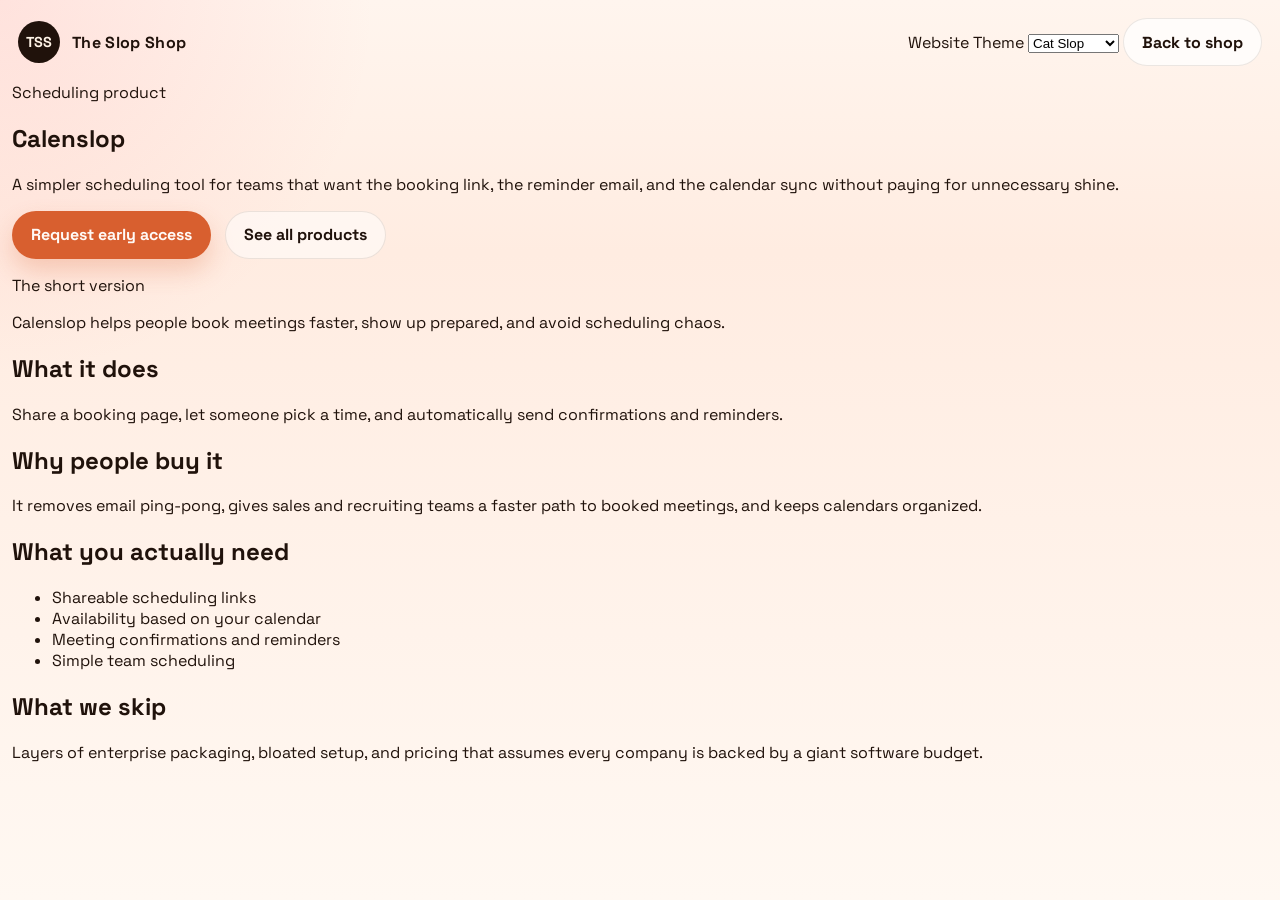
==== calenslop.html @ f2edcca0 "Initial site commit" ====
<!DOCTYPE html>
<html lang="en">
  <head>
    <meta charset="UTF-8" />
    <meta name="viewport" content="width=device-width, initial-scale=1.0" />
    <title>Calenslop | The Slop Shop</title>
    <meta
      name="description"
      content="Calenslop is the lightweight scheduling product from The Slop Shop."
    />
    <link rel="preconnect" href="https://fonts.googleapis.com" />
    <link rel="preconnect" href="https://fonts.gstatic.com" crossorigin />
    <link
      href="https://fonts.googleapis.com/css2?family=Space+Grotesk:wght@400;500;700&family=DM+Serif+Display:ital@0;1&display=swap"
      rel="stylesheet"
    />
    <link rel="stylesheet" href="styles.css" />
  </head>
  <body data-theme="cat">
    <div class="page-shell page-shell--inner">
      <header class="site-header">
        <a class="brand-mark" href="index.html">
          <span class="brand-mark__icon">TSS</span>
          <span>The Slop Shop</span>
        </a>
        <div class="header-actions">
          <label class="theme-picker" for="theme-select">
            <span>Website Theme</span>
            <select id="theme-select" aria-label="Website Theme">
              <option value="cat">Cat Slop</option>
              <option value="purple">Purple Slop</option>
            </select>
          </label>
          <a class="nav-link" href="index.html">Back to shop</a>
        </div>
      </header>

      <main>
        <section class="detail-hero">
          <div>
            <p class="eyebrow">Scheduling product</p>
            <h1>Calenslop</h1>
            <p class="hero-text">
              A simpler scheduling tool for teams that want the booking link,
              the reminder email, and the calendar sync without paying for
              unnecessary shine.
            </p>
            <div class="hero-actions">
              <a class="button button--primary" href="mailto:hello@theslop.shop"
                >Request early access</a
              >
              <a class="button button--ghost" href="index.html">See all products</a>
            </div>
          </div>
          <div class="detail-panel">
            <p class="detail-panel__label">The short version</p>
            <p>
              Calenslop helps people book meetings faster, show up prepared, and
              avoid scheduling chaos.
            </p>
          </div>
        </section>

        <section class="detail-grid">
          <article class="detail-card">
            <h2>What it does</h2>
            <p>
              Share a booking page, let someone pick a time, and automatically
              send confirmations and reminders.
            </p>
          </article>

          <article class="detail-card">
            <h2>Why people buy it</h2>
            <p>
              It removes email ping-pong, gives sales and recruiting teams a
              faster path to booked meetings, and keeps calendars organized.
            </p>
          </article>

          <article class="detail-card">
            <h2>What you actually need</h2>
            <ul>
              <li>Shareable scheduling links</li>
              <li>Availability based on your calendar</li>
              <li>Meeting confirmations and reminders</li>
              <li>Simple team scheduling</li>
            </ul>
          </article>

          <article class="detail-card">
            <h2>What we skip</h2>
            <p>
              Layers of enterprise packaging, bloated setup, and pricing that
              assumes every company is backed by a giant software budget.
            </p>
          </article>
        </section>
      </main>
    </div>
    <script src="theme.js"></script>
  </body>
</html>
---- styles.css ----
:root {
  --bg: #fff5ee;
  --bg-bottom: #ffece1;
  --ink: #20120b;
  --muted: #6f5342;
  --line: rgba(64, 38, 22, 0.1);
  --surface: rgba(255, 255, 255, 0.72);
  --accent: #d85f2f;
  --hero-bg: #ff555f;
  --hero-ink: #ebb2ce;
  --shadow: 0 24px 60px rgba(92, 55, 24, 0.12);
}

* {
  box-sizing: border-box;
}

html {
  scroll-behavior: smooth;
}

body {
  margin: 0;
  min-height: 100vh;
  font-family: "Space Grotesk", sans-serif;
  color: var(--ink);
  background:
    radial-gradient(circle at top left, rgba(255, 115, 122, 0.14), transparent 24%),
    linear-gradient(180deg, var(--bg) 0%, var(--bg-bottom) 28%, #fff8f2 100%);
}

a {
  color: inherit;
  text-decoration: none;
}

img {
  display: block;
  max-width: 100%;
}

.page-shell {
  width: min(1280px, calc(100% - 24px));
  margin: 0 auto;
  padding: 18px 0 28px;
}

.site-header {
  display: flex;
  align-items: center;
  justify-content: space-between;
  gap: 16px;
  margin-bottom: 16px;
  padding: 0 6px;
}

.brand-mark {
  display: inline-flex;
  align-items: center;
  gap: 12px;
  font-weight: 700;
  letter-spacing: 0.02em;
}

.brand-mark__icon {
  display: inline-grid;
  place-items: center;
  width: 42px;
  height: 42px;
  border-radius: 999px;
  background: var(--ink);
  color: #fff4e7;
  font-size: 0.9rem;
}

.nav-link,
.button {
  transition:
    transform 140ms ease,
    background-color 140ms ease,
    border-color 140ms ease,
    color 140ms ease;
}

.nav-link,
.button {
  display: inline-flex;
  align-items: center;
  justify-content: center;
  min-height: 48px;
  padding: 0 18px;
  border: 1px solid var(--line);
  border-radius: 999px;
  background: var(--surface);
  font-weight: 700;
}

.nav-link:hover,
.button:hover {
  transform: translateY(-1px);
}

.button--primary {
  border-color: transparent;
  background: var(--accent);
  color: #fffaf6;
  box-shadow: 0 12px 24px rgba(216, 95, 47, 0.24);
}

.button--ghost {
  background: rgba(255, 255, 255, 0.5);
}

.pixel-hero__stage {
  position: relative;
  min-height: clamp(420px, 58vw, 660px);
  padding: 22px 24px 24px;
  border-radius: 40px;
  overflow: hidden;
  background:
    linear-gradient(180deg, rgba(255, 255, 255, 0.08), transparent 14%),
    var(--hero-bg);
}

.pixel-hero__stage::before {
  content: "";
  position: absolute;
  inset: 18px;
  border: 1px solid rgba(255, 226, 234, 0.24);
  border-radius: 28px;
  pointer-events: none;
}

.pixel-hero__content {
  position: relative;
  z-index: 1;
  display: grid;
  grid-template-columns: minmax(320px, 0.95fr) minmax(360px, 1.05fr);
  align-items: center;
  gap: clamp(16px, 3vw, 48px);
  min-height: calc(clamp(420px, 58vw, 660px) - 46px);
  padding: clamp(30px, 5vw, 56px) clamp(18px, 4vw, 42px);
}

.pixel-hero__computer-wrap {
  display: grid;
  place-items: center;
  width: 100%;
  justify-self: end;
  align-self: center;
}

.pixel-hero__computer-stage {
  position: relative;
  width: min(100%, 720px);
  filter: drop-shadow(0 28px 38px rgba(92, 14, 43, 0.24));
}

.pixel-hero__computer-model {
  display: block;
  width: 100%;
  height: clamp(320px, 34vw, 500px);
  border-radius: 20px;
  background: transparent;
  --progress-bar-color: rgba(255, 244, 236, 0.9);
  --poster-color: transparent;
}

.pixel-hero__computer-model::part(default-progress-mask),
.pixel-hero__computer-model::part(default-progress-bar),
.pixel-hero__computer-model::part(default-ar-button),
.pixel-hero__computer-model::part(default-interaction-prompt) {
  display: none;
}

.pixel-hero__computer-stage::before {
  content: "";
  position: absolute;
  inset: 0;
  border-radius: 20px;
  background:
    radial-gradient(circle at 50% 42%, rgba(255, 246, 235, 0.2), transparent 38%),
    linear-gradient(180deg, rgba(255, 255, 255, 0.06), rgba(255, 255, 255, 0));
  pointer-events: none;
}

.pixel-hero__computer-stage > * {
  position: relative;
  z-index: 1;
}

.pixel-hero__screen-hint {
  position: absolute;
  left: 18px;
  bottom: 14px;
  padding: 6px 10px;
  border-radius: 999px;
  background: rgba(255, 247, 239, 0.9);
  color: rgba(72, 47, 34, 0.9);
  font-size: 0.72rem;
  font-weight: 700;
  letter-spacing: 0.03em;
  box-shadow: 0 10px 24px rgba(74, 19, 36, 0.12);
}

.pixel-hero__screen-hint code {
  font-family: inherit;
}

.pixel-hero__tagline {
  width: min(440px, 100%);
  margin: 0;
  justify-self: start;
  align-self: center;
  color: rgba(255, 242, 234, 0.94);
  font-family: "Cormorant Garamond", serif;
  font-size: clamp(2.2rem, 4.2vw, 4.4rem);
  font-style: italic;
  font-weight: 700;
  line-height: 0.92;
  letter-spacing: -0.03em;
  text-align: left;
  text-wrap: balance;
  text-shadow:
    0 1px 0 rgba(255, 255, 255, 0.32),
    0 10px 24px rgba(93, 14, 42, 0.24);
}

.pixel-hero__intro {
  display: block;
  padding: 26px 6px 0;
}

.pixel-hero__copy {
  display: grid;
  gap: 14px;
  max-width: 760px;
}

.pixel-kicker {
  margin: 0;
  font-size: 0.86rem;
  font-weight: 700;
  letter-spacing: 0.14em;
  text-transform: uppercase;
  color: var(--accent);
}

.pixel-hero__lede {
  max-width: 28ch;
  margin: 0;
  font-size: clamp(1.8rem, 4vw, 4rem);
  font-weight: 700;
  line-height: 0.95;
  letter-spacing: -0.05em;
}

.hero-actions {
  display: flex;
  flex-wrap: wrap;
  gap: 14px;
  margin-top: 6px;
}

.sr-only {
  position: absolute;
  width: 1px;
  height: 1px;
  padding: 0;
  margin: -1px;
  overflow: hidden;
  clip: rect(0, 0, 0, 0);
  white-space: nowrap;
  border: 0;
}

@media (max-width: 900px) {
  .pixel-hero__content {
    grid-template-columns: minmax(0, 1fr) minmax(0, 1fr);
    gap: 18px;
  }

  .pixel-hero__computer-stage {
    width: min(100%, 560px);
  }

  .pixel-hero__tagline {
    font-size: clamp(1.9rem, 4.6vw, 3.4rem);
  }
}

@media (max-width: 640px) {
  .page-shell {
    width: min(100% - 16px, 1280px);
  }

  .site-header {
    flex-direction: column;
    align-items: flex-start;
    margin-bottom: 12px;
    padding: 0 2px;
  }

  .pixel-hero__stage {
    min-height: auto;
    padding: 18px;
    border-radius: 26px;
  }

  .pixel-hero__stage::before {
    inset: 10px;
    border-radius: 18px;
  }

  .pixel-hero__content {
    grid-template-columns: 1fr;
    gap: 18px;
    min-height: auto;
    padding: 18px 8px 14px;
  }

  .pixel-hero__computer-wrap {
    justify-self: stretch;
  }

  .pixel-hero__computer-stage {
    width: min(100%, 460px);
  }

  .pixel-hero__tagline {
    width: 100%;
    max-width: 16ch;
    font-size: clamp(1.8rem, 7.4vw, 2.8rem);
    line-height: 0.98;
  }

  .pixel-hero__lede {
    max-width: 14ch;
    font-size: clamp(2rem, 12vw, 3.3rem);
  }

}

@media (prefers-reduced-motion: reduce) {
  .pixel-hero__tagline {
    text-wrap: pretty;
  }
}
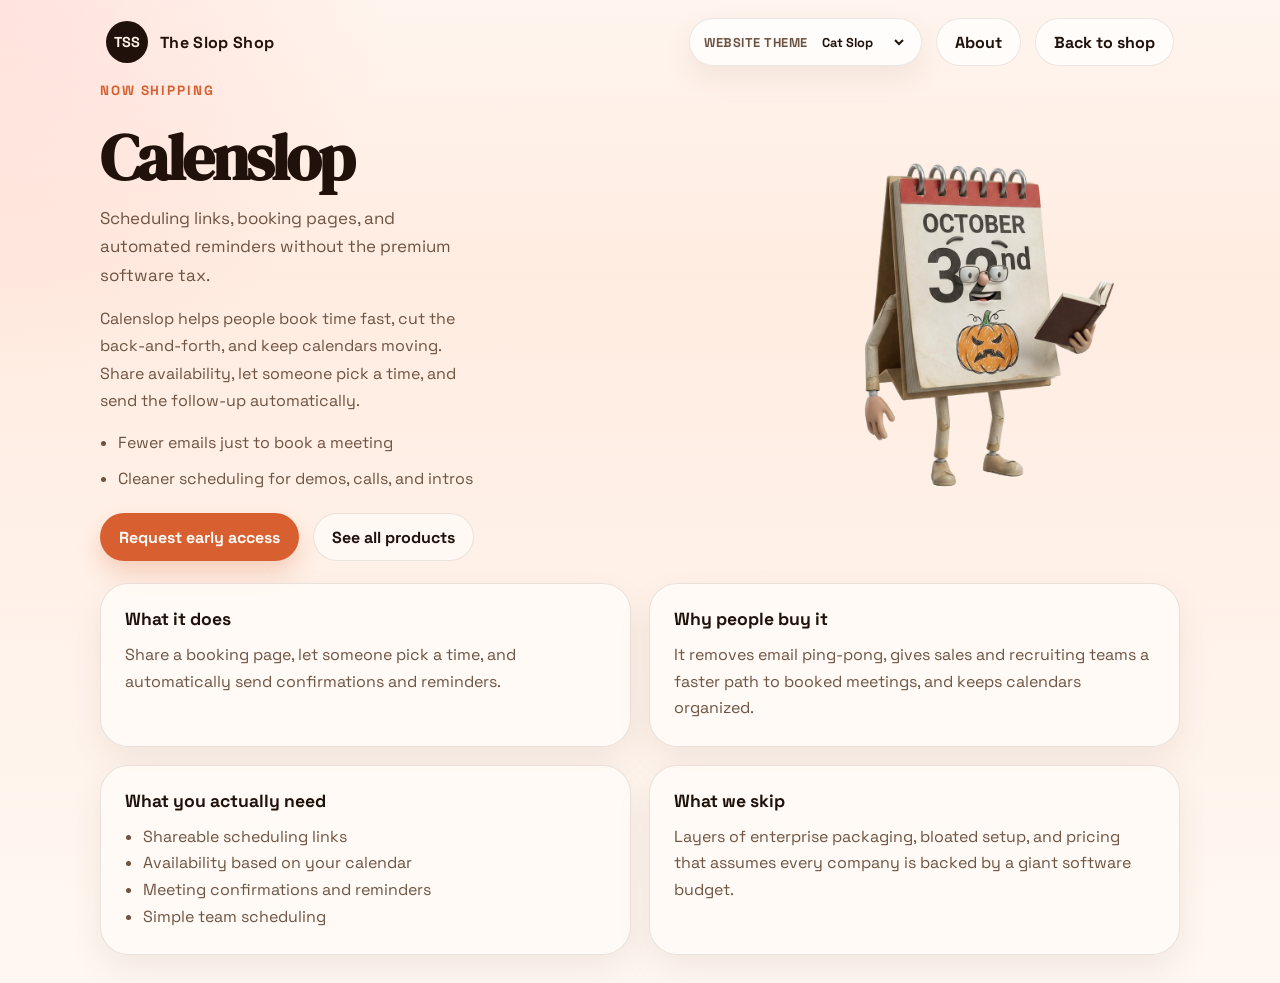
==== commit 879a89af: "Update homepage and product spotlight sections" ====
--- a/calenslop.html
+++ b/calenslop.html
@@ -31,20 +31,29 @@
               <option value="purple">Purple Slop</option>
             </select>
           </label>
+          <a class="nav-link" href="about.html">About</a>
           <a class="nav-link" href="index.html">Back to shop</a>
         </div>
       </header>
 
       <main>
         <section class="detail-hero">
-          <div>
-            <p class="eyebrow">Scheduling product</p>
+          <div class="detail-hero__copy">
+            <p class="eyebrow">Now shipping</p>
             <h1>Calenslop</h1>
             <p class="hero-text">
-              A simpler scheduling tool for teams that want the booking link,
-              the reminder email, and the calendar sync without paying for
-              unnecessary shine.
+              Scheduling links, booking pages, and automated reminders without
+              the premium software tax.
             </p>
+            <p class="detail-hero__body">
+              Calenslop helps people book time fast, cut the back-and-forth, and
+              keep calendars moving. Share availability, let someone pick a time,
+              and send the follow-up automatically.
+            </p>
+            <ul class="detail-hero__list">
+              <li>Fewer emails just to book a meeting</li>
+              <li>Cleaner scheduling for demos, calls, and intros</li>
+            </ul>
             <div class="hero-actions">
               <a class="button button--primary" href="mailto:hello@theslop.shop"
                 >Request early access</a
@@ -52,13 +61,13 @@
               <a class="button button--ghost" href="index.html">See all products</a>
             </div>
           </div>
-          <div class="detail-panel">
-            <p class="detail-panel__label">The short version</p>
-            <p>
-              Calenslop helps people book meetings faster, show up prepared, and
-              avoid scheduling chaos.
-            </p>
-          </div>
+          <figure class="detail-hero__art">
+            <img
+              class="detail-hero__image"
+              src="assets/calenslop-calendar.png"
+              alt="A whimsical standing desk calendar character reading a book."
+            />
+          </figure>
         </section>
 
         <section class="detail-grid">
--- a/styles.css
+++ b/styles.css
@@ -54,6 +54,13 @@
   padding: 0 6px;
 }
 
+.site-header__actions {
+  display: flex;
+  align-items: center;
+  justify-content: flex-end;
+  gap: 14px;
+}
+
 .brand-mark {
   display: inline-flex;
   align-items: center;
@@ -73,6 +80,33 @@
   font-size: 0.9rem;
 }
 
+.music-player {
+  display: inline-flex;
+  align-items: center;
+  gap: 12px;
+  min-height: 48px;
+  padding: 8px 10px 8px 14px;
+  border: 1px solid var(--line);
+  border-radius: 999px;
+  background: rgba(255, 255, 255, 0.76);
+  box-shadow: 0 12px 30px rgba(92, 55, 24, 0.08);
+}
+
+.music-player__label {
+  font-size: 0.8rem;
+  font-weight: 700;
+  letter-spacing: 0.04em;
+  text-transform: uppercase;
+  color: var(--muted);
+  white-space: nowrap;
+}
+
+.music-player__audio {
+  display: block;
+  width: min(280px, 42vw);
+  height: 32px;
+}
+
 .nav-link,
 .button {
   transition:
@@ -113,7 +147,7 @@
 
 .pixel-hero__stage {
   position: relative;
-  min-height: clamp(420px, 58vw, 660px);
+  min-height: clamp(520px, 66vw, 780px);
   padding: 22px 24px 24px;
   border-radius: 40px;
   overflow: hidden;
@@ -138,7 +172,7 @@
   grid-template-columns: minmax(320px, 0.95fr) minmax(360px, 1.05fr);
   align-items: center;
   gap: clamp(16px, 3vw, 48px);
-  min-height: calc(clamp(420px, 58vw, 660px) - 46px);
+  min-height: calc(clamp(520px, 66vw, 780px) - 46px);
   padding: clamp(30px, 5vw, 56px) clamp(18px, 4vw, 42px);
 }
 
@@ -152,16 +186,17 @@
 
 .pixel-hero__computer-stage {
   position: relative;
-  width: min(100%, 720px);
+  width: min(100%, 800px);
   filter: drop-shadow(0 28px 38px rgba(92, 14, 43, 0.24));
 }
 
 .pixel-hero__computer-model {
   display: block;
   width: 100%;
-  height: clamp(320px, 34vw, 500px);
+  height: clamp(430px, 42vw, 620px);
   border-radius: 20px;
   background: transparent;
+  overflow: hidden;
   --progress-bar-color: rgba(255, 244, 236, 0.9);
   --poster-color: transparent;
 }
@@ -189,23 +224,54 @@
   z-index: 1;
 }
 
-.pixel-hero__screen-hint {
-  position: absolute;
-  left: 18px;
+.pixel-hero__screen-audio {
+  position: absolute;
+  width: 1px;
+  height: 1px;
+  opacity: 0;
+  pointer-events: none;
+}
+
+.pixel-hero__screen-controls {
+  position: absolute;
+  right: 18px;
   bottom: 14px;
-  padding: 6px 10px;
+  display: flex;
+  align-items: center;
+  justify-content: flex-end;
+  gap: 12px;
+  pointer-events: none;
+}
+
+.pixel-hero__audio-toggle {
+  pointer-events: auto;
+  min-height: 38px;
+  padding: 0 14px;
+  border: 1px solid rgba(255, 240, 234, 0.48);
   border-radius: 999px;
-  background: rgba(255, 247, 239, 0.9);
-  color: rgba(72, 47, 34, 0.9);
-  font-size: 0.72rem;
+  background: rgba(255, 247, 239, 0.92);
+  color: rgba(72, 47, 34, 0.94);
+  font: inherit;
+  font-size: 0.76rem;
   font-weight: 700;
   letter-spacing: 0.03em;
+  cursor: pointer;
   box-shadow: 0 10px 24px rgba(74, 19, 36, 0.12);
-}
-
-.pixel-hero__screen-hint code {
-  font-family: inherit;
-}
+  transition:
+    transform 140ms ease,
+    opacity 140ms ease,
+    background-color 140ms ease;
+}
+
+.pixel-hero__audio-toggle:hover:not(:disabled) {
+  transform: translateY(-1px);
+}
+
+.pixel-hero__audio-toggle:disabled {
+  opacity: 0.55;
+  cursor: default;
+}
+
 
 .pixel-hero__tagline {
   width: min(440px, 100%);
@@ -224,6 +290,638 @@
   text-shadow:
     0 1px 0 rgba(255, 255, 255, 0.32),
     0 10px 24px rgba(93, 14, 42, 0.24);
+}
+
+.open-letter {
+  padding: 22px 6px 8px;
+}
+
+.statement-section {
+  padding: clamp(32px, 6vw, 86px) 6px 10px;
+}
+
+.statement-section__inner {
+  display: grid;
+  grid-template-columns: 1fr;
+  gap: clamp(22px, 3vw, 28px);
+  align-items: start;
+  padding: clamp(10px, 2vw, 18px) 0;
+}
+
+.statement-section__lead {
+  position: static;
+}
+
+.statement-section__eyebrow {
+  margin: 0 0 18px;
+  color: var(--accent);
+  font-size: 0.78rem;
+  font-weight: 700;
+  letter-spacing: 0.18em;
+  text-transform: uppercase;
+}
+
+.statement-section__headline {
+  display: grid;
+  gap: 0.02em;
+  margin: 0;
+  max-width: 9ch;
+  color: #24140d;
+  font-size: clamp(3.3rem, 9vw, 7.8rem);
+  font-weight: 700;
+  line-height: 0.88;
+  letter-spacing: -0.07em;
+  text-wrap: balance;
+}
+
+.statement-section__headline span {
+  display: block;
+}
+
+.statement-section__art {
+  margin: 0;
+  width: 100%;
+}
+
+.statement-section__image {
+  display: block;
+  width: 100%;
+  max-width: none;
+  border: 1px solid rgba(80, 46, 26, 0.12);
+  border-radius: 26px;
+  box-shadow: 0 20px 44px rgba(95, 52, 29, 0.12);
+}
+
+.product-spotlight {
+  padding: clamp(28px, 5vw, 72px) 6px 10px;
+}
+
+.product-spotlight__card {
+  --spotlight-text: #f5b5cb;
+  --spotlight-border: rgba(255, 197, 221, 0.26);
+  --spotlight-border-soft: rgba(255, 188, 216, 0.18);
+  --spotlight-bg:
+    radial-gradient(circle at 20% 18%, rgba(255, 176, 208, 0.14), transparent 22%),
+    radial-gradient(circle at 78% 74%, rgba(255, 196, 224, 0.1), transparent 20%),
+    #1900ff;
+  --spotlight-shadow: 0 28px 64px rgba(33, 16, 124, 0.26);
+  --spotlight-link-border: rgba(245, 181, 203, 0.34);
+  --spotlight-link-bg: rgba(245, 181, 203, 0.14);
+  --spotlight-link-bg-hover: rgba(245, 181, 203, 0.2);
+  --spotlight-image-ring: rgba(255, 213, 228, 0.14);
+  --spotlight-image-shadow-a: rgba(4, 2, 58, 0.28);
+  --spotlight-image-shadow-b: rgba(5, 2, 52, 0.16);
+  position: relative;
+  min-height: clamp(360px, 52vw, 620px);
+  padding: clamp(22px, 4vw, 40px);
+  border: 1px solid var(--spotlight-border);
+  border-radius: 36px;
+  overflow: hidden;
+  background: var(--spotlight-bg);
+  box-shadow: var(--spotlight-shadow);
+  outline: none;
+}
+
+.product-spotlight__card::before {
+  content: "";
+  position: absolute;
+  inset: 16px;
+  border: 1px solid var(--spotlight-border-soft);
+  border-radius: 24px;
+  pointer-events: none;
+}
+
+.product-spotlight__card:focus-visible {
+  box-shadow:
+    0 0 0 3px color-mix(in srgb, var(--spotlight-text) 35%, transparent),
+    var(--spotlight-shadow);
+}
+
+.product-spotlight__title-layer,
+.product-spotlight__detail-layer {
+  position: absolute;
+  inset: 0;
+  display: grid;
+  padding: clamp(28px, 5vw, 48px);
+  transition:
+    opacity 220ms ease,
+    transform 220ms ease;
+}
+
+.product-spotlight__title-layer {
+  place-items: center;
+}
+
+.product-spotlight__title {
+  margin: 0;
+  color: var(--spotlight-text);
+  font-size: clamp(4.4rem, 14vw, 11rem);
+  font-weight: 700;
+  line-height: 0.86;
+  letter-spacing: -0.08em;
+  text-transform: uppercase;
+}
+
+.product-spotlight__detail-layer {
+  grid-template-columns: minmax(0, 0.95fr) minmax(320px, 1.05fr);
+  align-items: center;
+  justify-content: center;
+  gap: clamp(24px, 4vw, 44px);
+  color: var(--spotlight-text);
+  opacity: 0;
+  transform: translateY(12px);
+}
+
+.product-spotlight__detail-copy {
+  display: grid;
+  gap: 14px;
+  justify-items: start;
+  max-width: 460px;
+}
+
+.product-spotlight__art {
+  margin: 0;
+  width: 100%;
+  display: grid;
+  place-items: center;
+}
+
+.product-spotlight__image {
+  display: block;
+  width: 100%;
+  max-width: 760px;
+  border-radius: 28px;
+  box-shadow:
+    0 38px 64px var(--spotlight-image-shadow-a),
+    0 16px 22px var(--spotlight-image-shadow-b),
+    0 0 0 1px var(--spotlight-image-ring);
+}
+
+.product-spotlight__card:hover .product-spotlight__title-layer,
+.product-spotlight__card:focus-visible .product-spotlight__title-layer,
+.product-spotlight__card:focus-within .product-spotlight__title-layer {
+  opacity: 0;
+  transform: scale(0.98);
+}
+
+.product-spotlight__card:hover .product-spotlight__detail-layer,
+.product-spotlight__card:focus-visible .product-spotlight__detail-layer,
+.product-spotlight__card:focus-within .product-spotlight__detail-layer {
+  opacity: 1;
+  transform: translateY(0);
+}
+
+.product-spotlight__eyebrow {
+  margin: 0;
+  font-size: 0.8rem;
+  font-weight: 700;
+  letter-spacing: 0.18em;
+  text-transform: uppercase;
+}
+
+.product-spotlight__name {
+  margin: 0;
+  font-size: clamp(2rem, 4vw, 3.4rem);
+  line-height: 0.92;
+  letter-spacing: -0.05em;
+}
+
+.product-spotlight__summary,
+.product-spotlight__body {
+  margin: 0;
+  max-width: 34ch;
+  font-size: clamp(1rem, 1.4vw, 1.14rem);
+  line-height: 1.6;
+}
+
+.product-spotlight__summary {
+  font-weight: 700;
+}
+
+.product-spotlight__list {
+  display: grid;
+  gap: 10px;
+  margin: 2px 0 0;
+  padding: 0;
+  list-style: none;
+}
+
+.product-spotlight__list li {
+  position: relative;
+  padding-left: 18px;
+  line-height: 1.5;
+}
+
+.product-spotlight__list li::before {
+  content: "•";
+  position: absolute;
+  left: 0;
+}
+
+.product-spotlight__link {
+  display: inline-flex;
+  align-items: center;
+  justify-content: center;
+  min-height: 46px;
+  padding: 0 18px;
+  border: 1px solid var(--spotlight-link-border);
+  border-radius: 999px;
+  background: var(--spotlight-link-bg);
+  color: var(--spotlight-text);
+  font-weight: 700;
+  transition:
+    background-color 140ms ease,
+    transform 140ms ease;
+}
+
+.product-spotlight__link:hover {
+  transform: translateY(-1px);
+  background: var(--spotlight-link-bg-hover);
+}
+
+.product-spotlight__mockup {
+  width: min(100%, 720px);
+  padding: 16px;
+  border-radius: 30px;
+  background:
+    linear-gradient(180deg, rgba(255, 255, 255, 0.28), rgba(255, 255, 255, 0.08)),
+    rgba(18, 10, 72, 0.58);
+  box-shadow:
+    0 36px 70px rgba(57, 17, 85, 0.28),
+    0 0 0 1px rgba(255, 255, 255, 0.1);
+  backdrop-filter: blur(8px);
+}
+
+.product-spotlight__mockup-topbar,
+.product-spotlight__mockup-footer {
+  display: flex;
+  align-items: center;
+  gap: 8px;
+}
+
+.product-spotlight__mockup-topbar {
+  margin-bottom: 12px;
+}
+
+.product-spotlight__mockup-topbar span {
+  width: 10px;
+  height: 10px;
+  border-radius: 999px;
+  background: rgba(255, 247, 255, 0.72);
+}
+
+.product-spotlight__mockup-screen {
+  position: relative;
+  min-height: 300px;
+  padding: 22px;
+  border-radius: 24px;
+  background:
+    radial-gradient(circle at 18% 24%, rgba(255, 234, 150, 0.34), transparent 24%),
+    linear-gradient(135deg, #ff8dbf 0%, #ffb84d 52%, #8ef8cd 100%);
+  overflow: hidden;
+}
+
+.product-spotlight__mockup-bubble {
+  position: absolute;
+  top: 18px;
+  right: 18px;
+  display: grid;
+  place-items: center;
+  width: 72px;
+  height: 72px;
+  border: 4px solid rgba(255, 255, 255, 0.78);
+  border-radius: 999px;
+  background: linear-gradient(135deg, #632bff, #0fc4ff);
+  color: #fff8f2;
+  font-size: 1.35rem;
+  font-weight: 700;
+}
+
+.product-spotlight__mockup-play {
+  position: absolute;
+  inset: 50% auto auto 50%;
+  width: 104px;
+  height: 104px;
+  border-radius: 999px;
+  background: rgba(255, 249, 251, 0.82);
+  transform: translate(-50%, -50%);
+  box-shadow: 0 14px 36px rgba(90, 26, 80, 0.16);
+}
+
+.product-spotlight__mockup-play::before {
+  content: "";
+  position: absolute;
+  inset: 50% auto auto 50%;
+  border-top: 18px solid transparent;
+  border-bottom: 18px solid transparent;
+  border-left: 28px solid #ff5b83;
+  transform: translate(-35%, -50%);
+}
+
+.product-spotlight__mockup-caption {
+  position: absolute;
+  left: 20px;
+  right: 20px;
+  bottom: 20px;
+  padding: 14px 16px;
+  border-radius: 16px;
+  background: rgba(19, 12, 71, 0.72);
+  color: #fff6fb;
+  font-size: 0.98rem;
+  font-weight: 700;
+  line-height: 1.4;
+}
+
+.product-spotlight__mockup-footer {
+  flex-wrap: wrap;
+  gap: 10px;
+  margin-top: 14px;
+}
+
+.product-spotlight__mockup-footer span {
+  display: inline-flex;
+  align-items: center;
+  min-height: 34px;
+  padding: 0 12px;
+  border-radius: 999px;
+  background: rgba(255, 247, 255, 0.14);
+  color: #fff7fb;
+  font-size: 0.82rem;
+  font-weight: 700;
+}
+
+.product-spotlight--sloom .product-spotlight__card {
+  --spotlight-text: #fff2a8;
+  --spotlight-border: rgba(255, 242, 168, 0.24);
+  --spotlight-border-soft: rgba(255, 230, 156, 0.16);
+  --spotlight-bg:
+    radial-gradient(circle at 18% 16%, rgba(255, 199, 93, 0.18), transparent 24%),
+    radial-gradient(circle at 78% 74%, rgba(128, 244, 218, 0.16), transparent 24%),
+    linear-gradient(135deg, #ff4f8d 0%, #ff7a39 44%, #6838ff 100%);
+  --spotlight-shadow: 0 30px 72px rgba(100, 27, 94, 0.28);
+  --spotlight-link-border: rgba(255, 245, 183, 0.34);
+  --spotlight-link-bg: rgba(255, 244, 176, 0.16);
+  --spotlight-link-bg-hover: rgba(255, 244, 176, 0.24);
+}
+
+.open-letter__frame,
+.letter-page__paper {
+  position: relative;
+  padding: clamp(26px, 4vw, 44px);
+  border: 1px solid rgba(80, 46, 26, 0.12);
+  border-radius: 30px;
+  background:
+    linear-gradient(180deg, rgba(255, 255, 255, 0.78), rgba(255, 247, 240, 0.94)),
+    #fffaf5;
+  box-shadow:
+    0 20px 44px rgba(95, 52, 29, 0.08),
+    inset 0 1px 0 rgba(255, 255, 255, 0.7);
+}
+
+.open-letter__frame::before,
+.letter-page__paper::before {
+  content: "";
+  position: absolute;
+  inset: 14px;
+  border: 1px solid rgba(144, 96, 68, 0.1);
+  border-radius: 22px;
+  pointer-events: none;
+}
+
+.open-letter__intro,
+.letter-page__paper > .open-letter__eyebrow,
+.letter-page__paper > h1 {
+  position: relative;
+  z-index: 1;
+}
+
+.open-letter__eyebrow {
+  margin: 0 0 12px;
+  font-size: 0.78rem;
+  font-weight: 700;
+  letter-spacing: 0.16em;
+  text-transform: uppercase;
+  color: var(--accent);
+}
+
+.open-letter h1,
+.open-letter h2,
+.letter-page h1 {
+  margin: 0;
+  color: #2b160e;
+  font-family: "Cormorant Garamond", serif;
+  font-size: clamp(2.2rem, 4vw, 3.8rem);
+  font-weight: 700;
+  line-height: 0.96;
+  letter-spacing: -0.03em;
+}
+
+.open-letter__body,
+.letter-page__body {
+  position: relative;
+  z-index: 1;
+  display: grid;
+  gap: 18px;
+  max-width: 760px;
+  margin-top: 24px;
+  color: #433027;
+  font-family: "Cormorant Garamond", serif;
+  font-size: clamp(1.5rem, 2vw, 1.95rem);
+  font-style: italic;
+  font-weight: 500;
+  line-height: 1.42;
+  letter-spacing: 0.01em;
+}
+
+.open-letter__body p,
+.letter-page__body p {
+  margin: 0;
+}
+
+.open-letter__body a,
+.letter-page__body a {
+  color: #9d3f1f;
+  font-weight: 700;
+  text-decoration: underline;
+  text-decoration-thickness: 1px;
+  text-underline-offset: 0.15em;
+}
+
+.page-shell--inner {
+  width: min(1080px, calc(100% - 24px));
+}
+
+.letter-page {
+  padding: 8px 6px 24px;
+}
+
+.open-letter--page {
+  padding-top: 8px;
+  padding-bottom: 24px;
+}
+
+.letter-page__paper {
+  min-height: clamp(420px, 60vh, 700px);
+}
+
+.header-actions,
+.site-header__actions {
+  display: flex;
+  align-items: center;
+  justify-content: flex-end;
+  gap: 14px;
+}
+
+.theme-picker {
+  display: inline-flex;
+  align-items: center;
+  gap: 10px;
+  min-height: 48px;
+  padding: 8px 14px;
+  border: 1px solid var(--line);
+  border-radius: 999px;
+  background: rgba(255, 255, 255, 0.76);
+  box-shadow: 0 12px 30px rgba(92, 55, 24, 0.08);
+  font-size: 0.8rem;
+  font-weight: 700;
+  letter-spacing: 0.04em;
+  text-transform: uppercase;
+  color: var(--muted);
+}
+
+.theme-picker select {
+  border: 0;
+  background: transparent;
+  color: var(--ink);
+  font: inherit;
+  text-transform: none;
+  cursor: pointer;
+}
+
+.detail-hero {
+  display: grid;
+  grid-template-columns: minmax(0, 1.2fr) minmax(280px, 0.8fr);
+  gap: 24px;
+  align-items: center;
+  margin-top: 8px;
+}
+
+.detail-hero__copy {
+  display: grid;
+  gap: 16px;
+}
+
+.eyebrow {
+  margin: 0 0 14px;
+  font-size: 0.84rem;
+  font-weight: 700;
+  letter-spacing: 0.14em;
+  text-transform: uppercase;
+  color: var(--accent);
+}
+
+.detail-hero h1 {
+  margin: 0;
+  font-family: "DM Serif Display", "Cormorant Garamond", serif;
+  font-size: clamp(3rem, 5vw, 5.2rem);
+  line-height: 0.92;
+  letter-spacing: -0.04em;
+}
+
+.hero-text {
+  max-width: 34ch;
+  margin: 0;
+  color: var(--muted);
+  font-size: 1.06rem;
+  line-height: 1.68;
+}
+
+.detail-hero__body {
+  max-width: 38ch;
+  margin: 0;
+  color: var(--muted);
+  line-height: 1.7;
+}
+
+.detail-hero__list {
+  display: grid;
+  gap: 10px;
+  margin: 0;
+  padding-left: 18px;
+  color: var(--muted);
+  line-height: 1.6;
+}
+
+.detail-hero__art {
+  margin: 0;
+  display: grid;
+  place-items: center;
+}
+
+.detail-hero__image {
+  display: block;
+  width: min(100%, 540px);
+  max-height: 560px;
+  object-fit: contain;
+}
+
+.detail-panel,
+.detail-card {
+  padding: 24px;
+  border: 1px solid rgba(80, 46, 26, 0.12);
+  border-radius: 28px;
+  background: rgba(255, 251, 246, 0.88);
+  box-shadow: 0 16px 36px rgba(95, 52, 29, 0.08);
+}
+
+.detail-panel {
+  align-self: end;
+}
+
+.detail-panel__label {
+  margin: 0 0 10px;
+  font-size: 0.8rem;
+  font-weight: 700;
+  letter-spacing: 0.14em;
+  text-transform: uppercase;
+  color: var(--accent);
+}
+
+.detail-panel p:last-child,
+.detail-card p,
+.detail-card ul {
+  margin: 0;
+  color: var(--muted);
+  line-height: 1.66;
+}
+
+.detail-grid {
+  display: grid;
+  grid-template-columns: repeat(2, minmax(0, 1fr));
+  gap: 18px;
+  margin-top: 22px;
+}
+
+.detail-card h2 {
+  margin: 0 0 12px;
+  font-size: 1.1rem;
+}
+
+.detail-card ul {
+  padding-left: 18px;
+}
+
+[data-theme="purple"] {
+  --bg: #f4ecff;
+  --bg-bottom: #efe3ff;
+  --ink: #23142e;
+  --muted: #6b577a;
+  --line: rgba(63, 38, 92, 0.12);
+  --surface: rgba(255, 255, 255, 0.72);
+  --accent: #7a4dd8;
+  --hero-bg: #7b59ff;
+  --hero-ink: #f2d7ff;
+  --shadow: 0 24px 60px rgba(64, 41, 104, 0.14);
 }
 
 .pixel-hero__intro {
@@ -281,7 +979,12 @@
   }
 
   .pixel-hero__computer-stage {
-    width: min(100%, 560px);
+    width: min(100%, 620px);
+  }
+
+  .pixel-hero__screen-controls {
+    right: 14px;
+    bottom: 12px;
   }
 
   .pixel-hero__tagline {
@@ -301,6 +1004,27 @@
     padding: 0 2px;
   }
 
+  .site-header__actions {
+    width: 100%;
+    flex-direction: column;
+    align-items: stretch;
+  }
+
+  .header-actions {
+    width: 100%;
+    flex-direction: column;
+    align-items: stretch;
+  }
+
+  .music-player {
+    width: 100%;
+    border-radius: 22px;
+  }
+
+  .music-player__audio {
+    width: 100%;
+  }
+
   .pixel-hero__stage {
     min-height: auto;
     padding: 18px;
@@ -319,12 +1043,20 @@
     padding: 18px 8px 14px;
   }
 
+  .pixel-hero__computer-model {
+    height: clamp(360px, 74vw, 520px);
+  }
+
+  .pixel-hero__screen-controls {
+    align-items: flex-end;
+  }
+
   .pixel-hero__computer-wrap {
     justify-self: stretch;
   }
 
   .pixel-hero__computer-stage {
-    width: min(100%, 460px);
+    width: min(100%, 520px);
   }
 
   .pixel-hero__tagline {
@@ -339,6 +1071,82 @@
     font-size: clamp(2rem, 12vw, 3.3rem);
   }
 
+  .theme-picker {
+    width: 100%;
+    justify-content: space-between;
+    border-radius: 22px;
+  }
+
+  .detail-hero,
+  .detail-grid {
+    grid-template-columns: 1fr;
+  }
+
+  .open-letter {
+    padding-inline: 2px;
+  }
+
+  .open-letter__frame,
+  .letter-page__paper {
+    padding: 22px 20px;
+    border-radius: 22px;
+  }
+
+  .statement-section {
+    padding-inline: 2px;
+  }
+
+  .product-spotlight {
+    padding-inline: 2px;
+  }
+
+  .product-spotlight__card {
+    min-height: 0;
+    padding: 18px;
+    border-radius: 24px;
+  }
+
+  .product-spotlight__card::before {
+    inset: 10px;
+    border-radius: 16px;
+  }
+
+  .statement-section__headline {
+    max-width: 10ch;
+    font-size: clamp(2.7rem, 12vw, 4.6rem);
+    line-height: 0.92;
+  }
+
+  .product-spotlight__title-layer,
+  .product-spotlight__detail-layer {
+    position: relative;
+    inset: auto;
+    padding: 14px;
+  }
+
+  .product-spotlight__title-layer {
+    min-height: 220px;
+  }
+
+  .product-spotlight__title {
+    font-size: clamp(3rem, 18vw, 5.8rem);
+  }
+
+  .product-spotlight__detail-layer {
+    grid-template-columns: 1fr;
+    justify-content: stretch;
+    margin-top: 8px;
+    opacity: 1;
+    transform: none;
+  }
+
+  .product-spotlight__card:hover .product-spotlight__title-layer,
+  .product-spotlight__card:focus-visible .product-spotlight__title-layer,
+  .product-spotlight__card:focus-within .product-spotlight__title-layer {
+    opacity: 1;
+    transform: none;
+  }
+
 }
 
 @media (prefers-reduced-motion: reduce) {
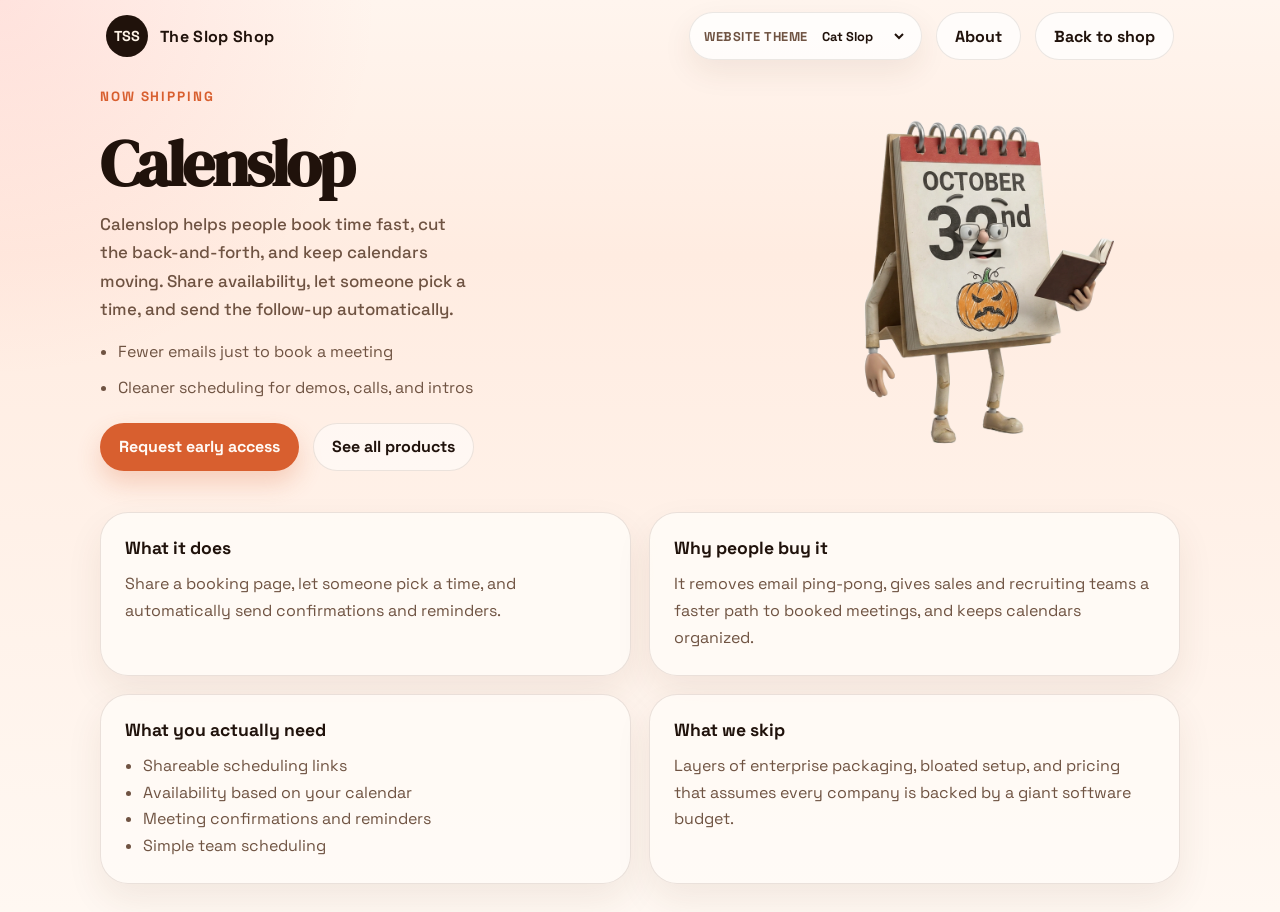
==== commit 021589bd: "Refine Calenslop hero copy" ====
--- a/calenslop.html
+++ b/calenslop.html
@@ -41,10 +41,6 @@
           <div class="detail-hero__copy">
             <p class="eyebrow">Now shipping</p>
             <h1>Calenslop</h1>
-            <p class="hero-text">
-              Scheduling links, booking pages, and automated reminders without
-              the premium software tax.
-            </p>
             <p class="detail-hero__body">
               Calenslop helps people book time fast, cut the back-and-forth, and
               keep calendars moving. Share availability, let someone pick a time,
--- a/styles.css
+++ b/styles.css
@@ -40,9 +40,9 @@
 }
 
 .page-shell {
-  width: min(1280px, calc(100% - 24px));
+  width: min(1440px, calc(100% - 24px));
   margin: 0 auto;
-  padding: 18px 0 28px;
+  padding: 12px 0 28px;
 }
 
 .site-header {
@@ -50,8 +50,14 @@
   align-items: center;
   justify-content: space-between;
   gap: 16px;
-  margin-bottom: 16px;
   padding: 0 6px;
+}
+
+.site-header--hero {
+  position: relative;
+  z-index: 2;
+  margin-bottom: 0;
+  padding: 2px 4px 0;
 }
 
 .site-header__actions {
@@ -147,8 +153,8 @@
 
 .pixel-hero__stage {
   position: relative;
-  min-height: clamp(520px, 66vw, 780px);
-  padding: 22px 24px 24px;
+  min-height: clamp(680px, 94vh, 1040px);
+  padding: 22px 24px 28px;
   border-radius: 40px;
   overflow: hidden;
   background:
@@ -169,11 +175,11 @@
   position: relative;
   z-index: 1;
   display: grid;
-  grid-template-columns: minmax(320px, 0.95fr) minmax(360px, 1.05fr);
-  align-items: center;
-  gap: clamp(16px, 3vw, 48px);
-  min-height: calc(clamp(520px, 66vw, 780px) - 46px);
-  padding: clamp(30px, 5vw, 56px) clamp(18px, 4vw, 42px);
+  grid-template-columns: minmax(300px, 0.78fr) minmax(420px, 1.22fr);
+  align-items: center;
+  gap: clamp(20px, 4vw, 72px);
+  min-height: calc(clamp(680px, 94vh, 1040px) - 54px);
+  padding: clamp(40px, 7vw, 92px) clamp(24px, 5vw, 58px) clamp(32px, 5vw, 56px);
 }
 
 .pixel-hero__computer-wrap {
@@ -186,14 +192,14 @@
 
 .pixel-hero__computer-stage {
   position: relative;
-  width: min(100%, 800px);
-  filter: drop-shadow(0 28px 38px rgba(92, 14, 43, 0.24));
+  width: min(100%, 980px);
+  filter: drop-shadow(0 44px 58px rgba(92, 14, 43, 0.26));
 }
 
 .pixel-hero__computer-model {
   display: block;
   width: 100%;
-  height: clamp(430px, 42vw, 620px);
+  height: clamp(560px, 58vw, 860px);
   border-radius: 20px;
   background: transparent;
   overflow: hidden;
@@ -274,13 +280,13 @@
 
 
 .pixel-hero__tagline {
-  width: min(440px, 100%);
+  width: min(520px, 100%);
   margin: 0;
   justify-self: start;
   align-self: center;
   color: rgba(255, 242, 234, 0.94);
   font-family: "Cormorant Garamond", serif;
-  font-size: clamp(2.2rem, 4.2vw, 4.4rem);
+  font-size: clamp(2.7rem, 5vw, 5.4rem);
   font-style: italic;
   font-weight: 700;
   line-height: 0.92;
@@ -664,6 +670,98 @@
   --spotlight-link-bg-hover: rgba(255, 244, 176, 0.24);
 }
 
+.final-cta {
+  padding: clamp(34px, 6vw, 96px) 6px 28px;
+}
+
+.final-cta__frame {
+  position: relative;
+  padding: clamp(26px, 5vw, 52px);
+  border: 1px solid rgba(40, 20, 255, 0.12);
+  border-radius: 36px;
+  overflow: hidden;
+  background:
+    radial-gradient(circle at 82% 22%, rgba(46, 17, 255, 0.08), transparent 18%),
+    linear-gradient(180deg, rgba(255, 255, 255, 0.08), transparent 14%),
+    #efb2d2;
+  box-shadow: 0 30px 70px rgba(120, 54, 92, 0.16);
+}
+
+.final-cta__frame::before {
+  content: "";
+  position: absolute;
+  inset: 14px;
+  border: 1px solid rgba(52, 20, 255, 0.12);
+  border-radius: 24px;
+  pointer-events: none;
+}
+
+.final-cta__eyebrow,
+.final-cta__title,
+.final-cta__copy,
+.final-cta__embed {
+  position: relative;
+  z-index: 1;
+}
+
+.final-cta__eyebrow {
+  margin: 0;
+  color: #2208ff;
+  font-size: clamp(2rem, 4vw, 3.5rem);
+  font-weight: 700;
+  line-height: 0.95;
+  letter-spacing: -0.04em;
+}
+
+.final-cta__title {
+  margin: 8px 0 0;
+  color: #2208ff;
+  font-size: clamp(4.6rem, 14vw, 10rem);
+  font-weight: 700;
+  line-height: 0.82;
+  letter-spacing: -0.08em;
+  text-transform: uppercase;
+}
+
+.final-cta__copy {
+  max-width: 34ch;
+  margin: 20px 0 0;
+  color: rgba(34, 8, 255, 0.92);
+  font-size: clamp(1rem, 1.5vw, 1.18rem);
+  line-height: 1.6;
+}
+
+.final-cta__embed {
+  margin-top: 26px;
+}
+
+.final-cta__button {
+  display: inline-flex;
+  align-items: center;
+  justify-content: center;
+  min-height: 58px;
+  padding: 0 24px;
+  border: 0;
+  border-radius: 999px;
+  background: #2208ff;
+  color: #f8ef8f;
+  font: inherit;
+  font-size: 1rem;
+  font-weight: 700;
+  cursor: pointer;
+  box-shadow: 0 18px 34px rgba(54, 23, 175, 0.22);
+  transition:
+    transform 140ms ease,
+    box-shadow 140ms ease,
+    background-color 140ms ease,
+    color 140ms ease;
+}
+
+.final-cta__button:hover {
+  transform: translateY(-1px);
+  box-shadow: 0 22px 38px rgba(54, 23, 175, 0.26);
+}
+
 .open-letter__frame,
 .letter-page__paper {
   position: relative;
@@ -837,10 +935,12 @@
 }
 
 .detail-hero__body {
-  max-width: 38ch;
+  max-width: 34ch;
   margin: 0;
   color: var(--muted);
-  line-height: 1.7;
+  font-size: 1.06rem;
+  font-weight: 500;
+  line-height: 1.68;
 }
 
 .detail-hero__list {
@@ -979,7 +1079,7 @@
   }
 
   .pixel-hero__computer-stage {
-    width: min(100%, 620px);
+    width: min(100%, 760px);
   }
 
   .pixel-hero__screen-controls {
@@ -1000,7 +1100,6 @@
   .site-header {
     flex-direction: column;
     align-items: flex-start;
-    margin-bottom: 12px;
     padding: 0 2px;
   }
 
@@ -1040,11 +1139,11 @@
     grid-template-columns: 1fr;
     gap: 18px;
     min-height: auto;
-    padding: 18px 8px 14px;
+    padding: 26px 8px 14px;
   }
 
   .pixel-hero__computer-model {
-    height: clamp(360px, 74vw, 520px);
+    height: clamp(420px, 86vw, 620px);
   }
 
   .pixel-hero__screen-controls {
@@ -1056,13 +1155,13 @@
   }
 
   .pixel-hero__computer-stage {
-    width: min(100%, 520px);
+    width: min(100%, 620px);
   }
 
   .pixel-hero__tagline {
     width: 100%;
     max-width: 16ch;
-    font-size: clamp(1.8rem, 7.4vw, 2.8rem);
+    font-size: clamp(2.2rem, 9vw, 3.4rem);
     line-height: 0.98;
   }
 
@@ -1100,6 +1199,10 @@
     padding-inline: 2px;
   }
 
+  .final-cta {
+    padding-inline: 2px;
+  }
+
   .product-spotlight__card {
     min-height: 0;
     padding: 18px;
@@ -1107,6 +1210,16 @@
   }
 
   .product-spotlight__card::before {
+    inset: 10px;
+    border-radius: 16px;
+  }
+
+  .final-cta__frame {
+    padding: 22px 18px;
+    border-radius: 24px;
+  }
+
+  .final-cta__frame::before {
     inset: 10px;
     border-radius: 16px;
   }
@@ -1130,6 +1243,15 @@
 
   .product-spotlight__title {
     font-size: clamp(3rem, 18vw, 5.8rem);
+  }
+
+  .final-cta__eyebrow {
+    font-size: clamp(1.7rem, 8vw, 2.6rem);
+  }
+
+  .final-cta__title {
+    font-size: clamp(3.2rem, 16vw, 5.8rem);
+    line-height: 0.88;
   }
 
   .product-spotlight__detail-layer {
